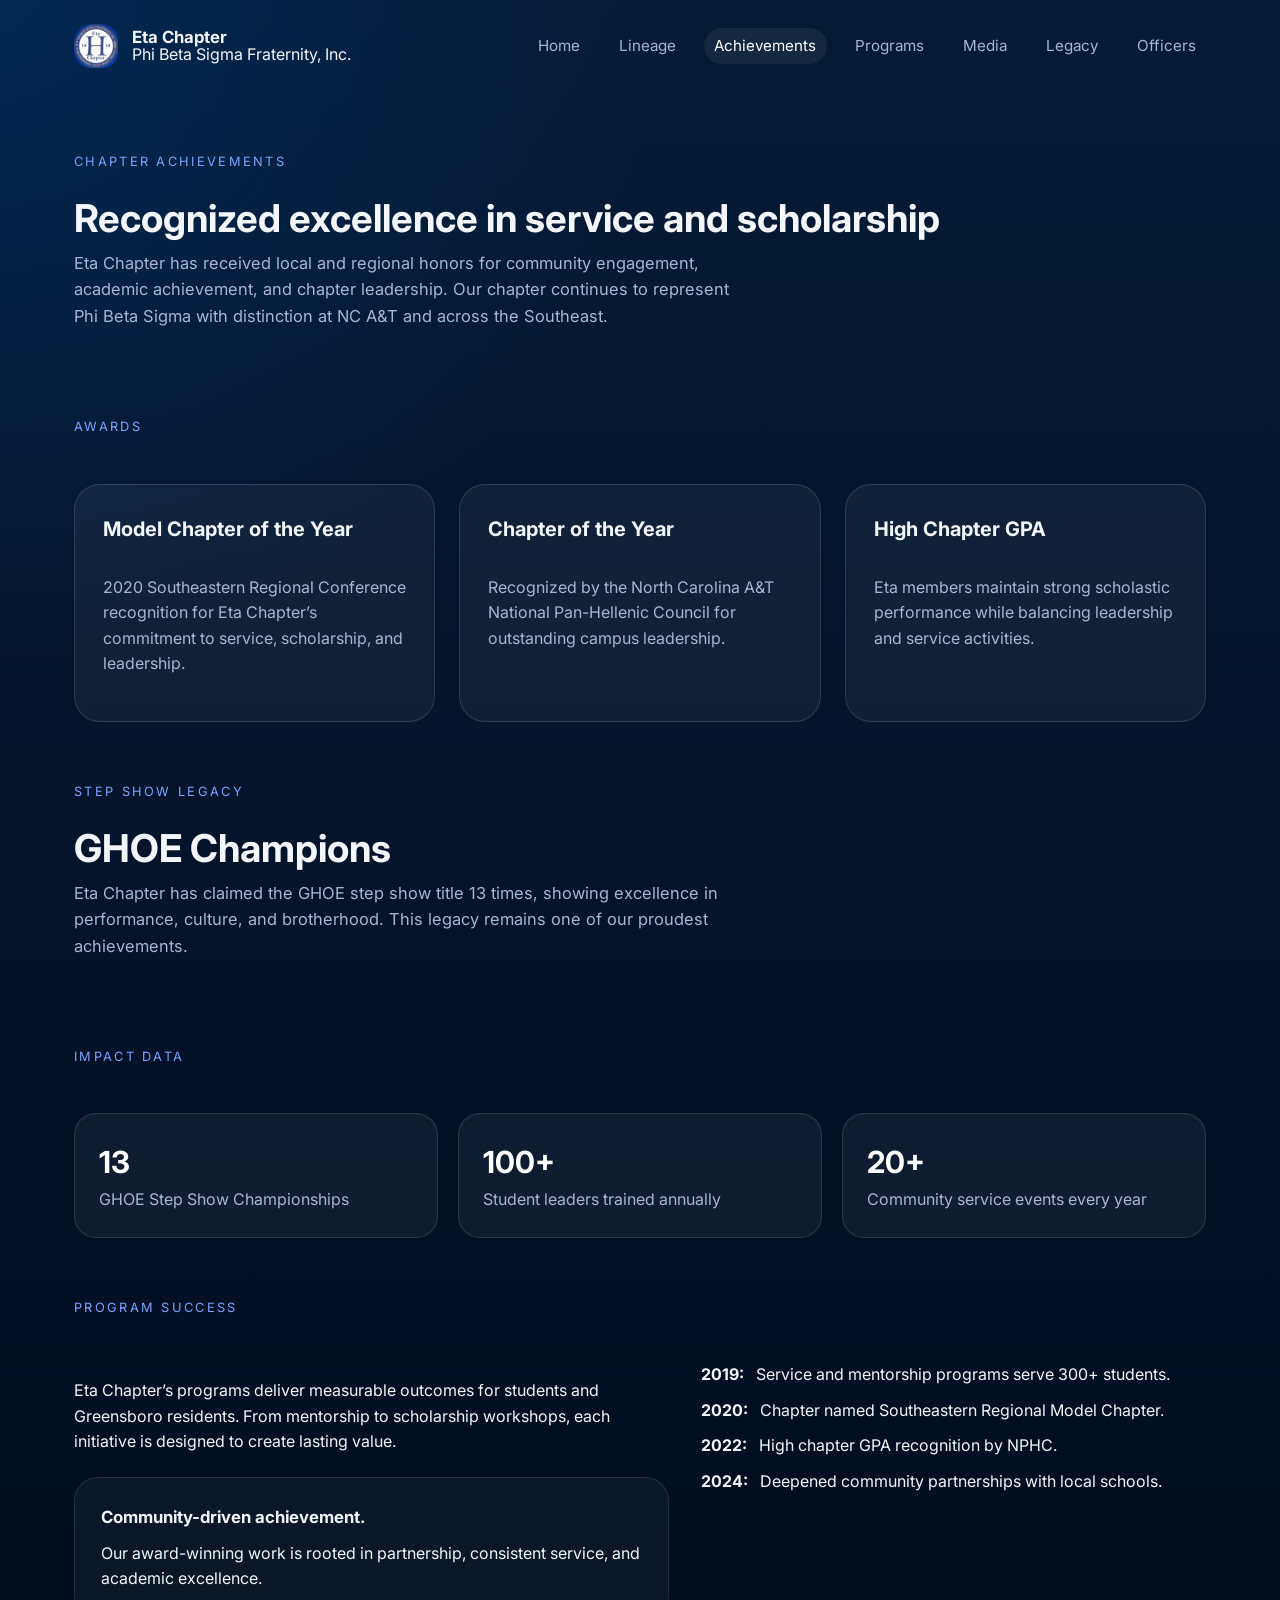
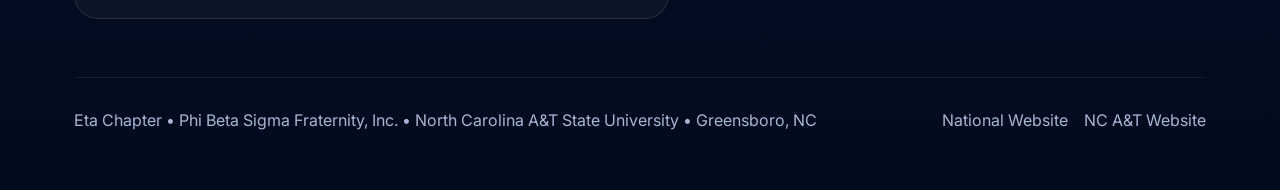
==== achievements.html @ 43d6ccbe "1st" ====
<!doctype html>
<html lang="en">
  <head>
    <meta charset="UTF-8" />
    <meta name="viewport" content="width=device-width, initial-scale=1.0" />
    <title>Achievements | Eta Chapter</title>
    <meta
      name="description"
      content="Achievements and awards for the Eta Chapter, Phi Beta Sigma Fraternity, Inc. at North Carolina A&T State University."
    />
    <link rel="preconnect" href="https://fonts.googleapis.com" />
    <link rel="preconnect" href="https://fonts.gstatic.com" crossorigin />
    <link
      href="https://fonts.googleapis.com/css2?family=Inter:wght@400;500;600;700;800&family=Montserrat:wght@600;700&display=swap"
      rel="stylesheet"
    />
    <link rel="stylesheet" href="style.css" />
    <script src="script.js" defer></script>
  </head>
  <body>
    <div class="page">
      <header>
        <nav class="navbar">
          <div class="brand">
            <div class="brand__mark"><img src="assets/eta-seal.png" alt="Eta Chapter Seal" class="brand__logo"></div>
            <div class="brand__text">
              <strong>Eta Chapter</strong>
              Phi Beta Sigma Fraternity, Inc.
            </div>
          </div>
          <div class="nav-links">
            <a href="index.html">Home</a>
            <a href="lineage.html">Lineage</a>
            <a class="active" href="achievements.html">Achievements</a>
            <a href="programs.html">Programs</a>
            <a href="media.html">Media</a>
            <a href="legacy.html">Legacy</a>
            <a href="eta-chapter-officers.html">Officers</a>
          </div>
        </nav>
      </header>

      <section class="section">
        <div class="section-title">Chapter achievements</div>
        <h1 class="section-heading">Recognized excellence in service and scholarship</h1>
        <p class="hero-copy">
          Eta Chapter has received local and regional honors for community engagement, academic achievement, and chapter leadership.
          Our chapter continues to represent Phi Beta Sigma with distinction at NC A&T and across the Southeast.
        </p>
      </section>

      <section class="section">
        <div class="section-title">Awards</div>
        <div class="card-grid">
          <div class="card">
            <h3>Model Chapter of the Year</h3>
            <p>
              2020 Southeastern Regional Conference recognition for Eta Chapter’s commitment to service, scholarship, and leadership.
            </p>
          </div>
          <div class="card">
            <h3>Chapter of the Year</h3>
            <p>
              Recognized by the North Carolina A&T National Pan-Hellenic Council for outstanding campus leadership.
            </p>
          </div>
          <div class="card">
            <h3>High Chapter GPA</h3>
            <p>
              Eta members maintain strong scholastic performance while balancing leadership and service activities.
            </p>
          </div>
        </div>
      </section>

      <section class="section">
        <div class="section-title">Step show legacy</div>
        <h2 class="section-heading">GHOE Champions</h2>
        <p class="hero-copy">
          Eta Chapter has claimed the GHOE step show title 13 times, showing excellence in performance, culture, and brotherhood.
          This legacy remains one of our proudest achievements.
        </p>
      </section>

      <section class="section">
        <div class="section-title">Impact data</div>
        <div class="stats-grid">
          <div class="stat">
            <strong>13</strong>
            <span>GHOE Step Show Championships</span>
          </div>
          <div class="stat">
            <strong>100+</strong>
            <span>Student leaders trained annually</span>
          </div>
          <div class="stat">
            <strong>20+</strong>
            <span>Community service events every year</span>
          </div>
        </div>
      </section>

      <section class="section">
        <div class="section-title">Program success</div>
        <div class="copy-grid">
          <div>
            <p>
              Eta Chapter’s programs deliver measurable outcomes for students and Greensboro residents.
              From mentorship to scholarship workshops, each initiative is designed to create lasting value.
            </p>
            <div class="callout">
              <strong>Community-driven achievement.</strong>
              Our award-winning work is rooted in partnership, consistent service, and academic excellence.
            </div>
          </div>
          <div>
            <ul class="card-list">
              <li><strong>2019:</strong> Service and mentorship programs serve 300+ students.</li>
              <li><strong>2020:</strong> Chapter named Southeastern Regional Model Chapter.</li>
              <li><strong>2022:</strong> High chapter GPA recognition by NPHC.</li>
              <li><strong>2024:</strong> Deepened community partnerships with local schools.</li>
            </ul>
          </div>
        </div>
      </section>

      <footer class="footer">
        <div>Eta Chapter • Phi Beta Sigma Fraternity, Inc. • North Carolina A&T State University • Greensboro, NC</div>
        <div class="footer-links">
          <a href="https://www.phibetasigma1914.org/">National Website</a>
          <a href="https://www.ncat.edu/">NC A&T Website</a>
        </div>
      </footer>
    </div>
  </body>
</html>
---- style.css ----
:root {
  --bg: #031a40;
  --surface: #06244f;
  --surface-2: #0a2c57;
  --text: #f3f6fb;
  --muted: #a8b6d5;
  --accent: #00308f;
  --accent-2: #72b146;
  --border: rgba(255, 255, 255, 0.1);
}

* {
  box-sizing: border-box;
}

html,
body {
  margin: 0;
  padding: 0;
  min-height: 100%;
  font-family: 'Inter', sans-serif;
  background: radial-gradient(circle at top left, rgba(0, 82, 171, 0.24), transparent 30%),
    linear-gradient(180deg, #041b36 0%, #020b1e 100%);
  color: var(--text);
}

body {
  line-height: 1.6;
}

a {
  color: inherit;
  text-decoration: none;
}

.page {
  max-width: 1180px;
  margin: 0 auto;
  padding: 0 24px 56px;
}

header {
  padding: 24px 0;
}

.navbar {
  display: flex;
  align-items: center;
  justify-content: space-between;
  flex-wrap: wrap;
  gap: 18px;
}

.brand {
  display: flex;
  align-items: center;
  gap: 14px;
}

.brand__mark {
  width: 44px;
  height: 44px;
  border-radius: 16px;
  display: grid;
  place-items: center;
  background: linear-gradient(135deg, #002c76, #0042b8);
  color: #fff;
  font-weight: 800;
  font-size: 1rem;
  letter-spacing: 0.08em;
}

/* Seal image inside the brand mark */
.brand__mark img,
.brand__logo {
  width: 100%;
  height: 100%;
  display: block;
  object-fit: contain;
  border-radius: 12px;
}

.brand__text {
  line-height: 1.1;
}

.brand__text strong {
  display: block;
  font-size: 1.05rem;
}

.nav-links {
  display: flex;
  flex-wrap: wrap;
  gap: 18px;
}

.nav-links a {
  font-size: 0.95rem;
  color: var(--muted);
  padding: 0.35rem 0.65rem;
  border-radius: 999px;
  transition: background 0.2s ease, color 0.2s ease;
}

.nav-links a:hover,
.nav-links a.active {
  color: #fff;
  background: rgba(255, 255, 255, 0.06);
}

.hero {
  display: grid;
  grid-template-columns: minmax(0, 1.1fr) minmax(320px, 0.9fr);
  gap: 36px;
  align-items: center;
  padding: 68px 0 56px;
}

.hero-title {
  margin: 0 0 20px;
  font-size: clamp(2.9rem, 5vw, 4.6rem);
  line-height: 0.95;
}

.hero-copy {
  max-width: 680px;
  color: var(--muted);
  margin: 0 0 28px;
  font-size: 1.03rem;
}

.hero-actions {
  display: flex;
  flex-wrap: wrap;
  gap: 14px;
}

.btn {
  display: inline-flex;
  align-items: center;
  justify-content: center;
  gap: 10px;
  padding: 14px 24px;
  border-radius: 999px;
  font-weight: 700;
  border: 0;
  cursor: pointer;
  transition: transform 0.2s ease, box-shadow 0.2s ease, background 0.2s ease;
}

.btn-primary {
  background: var(--accent);
  color: #fff;
  box-shadow: 0 18px 35px rgba(0, 48, 143, 0.22);
}

.btn-secondary {
  background: rgba(255, 255, 255, 0.08);
  color: var(--text);
  border: 1px solid rgba(255, 255, 255, 0.12);
}

.btn:hover {
  transform: translateY(-1px);
}

.panel {
  background: rgba(255, 255, 255, 0.05);
  border: 1px solid rgba(255, 255, 255, 0.12);
  border-radius: 35px;
  box-shadow: 0 28px 80px rgba(0, 0, 0, 0.2);
}

.panel-inner {
  position: relative;
  z-index: 1;
  padding: 36px;
}

.panel::after {
  content: '';
  position: absolute;
  inset: 0;
  background: radial-gradient(circle at top right, rgba(114, 177, 70, 0.18), transparent 30%);
  pointer-events: none;
  border-radius: 28px;
}

.section {
  padding: 56px 0 0;
}

.section-title {
  display: inline-flex;
  align-items: center;
  gap: 12px;
  text-transform: uppercase;
  letter-spacing: 0.18em;
  font-size: 0.8rem;
  color: #7ba5ff;
  margin-bottom: 16px;
}

.section-heading {
  margin: 0;
  font-size: clamp(2rem, 3vw, 3rem);
}

.copy-grid {
  display: grid;
  grid-template-columns: minmax(0, 1fr) minmax(320px, 0.85fr);
  gap: 32px;
  margin-top: 28px;
}

.card-grid {
  display: grid;
  grid-template-columns: repeat(3, minmax(0, 1fr));
  gap: 24px;
  margin-top: 30px;
}

.card {
  background: rgba(255, 255, 255, 0.05);
  border: 1px solid rgba(255, 255, 255, 0.12);
  border-radius: 26px;
  padding: 28px;
  min-height: 220px;
  display: flex;
  flex-direction: column;
  gap: 14px;
}

.card h3 {
  margin: 0;
  font-size: 1.25rem;
}

.card p,
.card li {
  color: var(--muted);
}

.card-list {
  list-style: none;
  padding: 0;
  margin: 0;
  display: grid;
  gap: 10px;
}

.card-list li {
  display: grid;
  grid-template-columns: auto 1fr;
  gap: 12px;
  align-items: start;
}

.badge-grid {
  display: grid;
  grid-template-columns: repeat(auto-fit, minmax(240px, 1fr));
  gap: 18px;
  margin-top: 28px;
}

.badge {
  display: flex;
  flex-direction: column;
  justify-content: flex-start;
  background: rgba(255, 255, 255, 0.05);
  border: 1px solid rgba(255, 255, 255, 0.12);
  border-radius: 22px;
  padding: 24px;
  min-height: 190px;
  overflow-wrap: break-word;
  word-break: break-word;
}

.badge strong {
  display: block;
  font-size: 1.18rem;
  margin-bottom: 10px;
  color: #fff;
}

.callout {
  background: rgba(255, 255, 255, 0.04);
  border: 1px solid rgba(255, 255, 255, 0.1);
  border-radius: 24px;
  padding: 26px;
  margin-top: 22px;
}

.video-links {
  display: grid;
  gap: 16px;
  margin-top: 24px;
}

.video-link {
  display: block;
  padding: 20px;
  border-radius: 20px;
  border: 1px solid rgba(255, 255, 255, 0.12);
  background: rgba(255, 255, 255, 0.05);
  color: #fff;
  transition: transform 0.2s ease, background 0.2s ease;
}

.video-link:hover {
  transform: translateY(-1px);
  background: rgba(255, 255, 255, 0.08);
}

.video-link strong {
  display: block;
  margin-bottom: 8px;
  font-size: 1.05rem;
}

.slideshow {
  display: grid;
  gap: 20px;
  margin-top: 26px;
}

.slide {
  display: none;
  background: rgba(255, 255, 255, 0.05);
  border: 1px solid rgba(255, 255, 255, 0.12);
  border-radius: 26px;
  padding: 32px;
}

.slide.active {
  display: block;
}

.slide-placeholder {
  min-height: 240px;
  display: grid;
  place-items: center;
  border: 2px dashed rgba(255, 255, 255, 0.15);
  border-radius: 20px;
  color: var(--muted);
  font-size: 1rem;
}

.slide-caption {
  margin-top: 18px;
  color: var(--muted);
}

.slideshow-controls {
  display: flex;
  flex-wrap: wrap;
  gap: 12px;
  margin-top: 18px;
}

.honor-grid {
  display: grid;
  grid-template-columns: repeat(auto-fit, minmax(260px, 1fr));
  gap: 20px;
  margin-top: 28px;
}

.honor-card {
  background: rgba(255, 255, 255, 0.05);
  border: 1px solid rgba(255, 255, 255, 0.12);
  border-radius: 24px;
  padding: 28px;
  display: flex;
  flex-direction: column;
  align-items: center;
  text-align: center;
  gap: 14px;
}

.honor-card h3 {
  margin: 0;
  font-size: 1.1rem;
  color: #fff;
}

.honor-number {
  margin: 0;
  color: var(--accent);
  font-weight: 700;
  font-size: 1rem;
}



.callout strong {
  display: block;
  font-size: 1.05rem;
  margin-bottom: 10px;
}

.stats-grid {
  display: grid;
  grid-template-columns: repeat(3, minmax(0, 1fr));
  gap: 20px;
  margin-top: 30px;
}

.stat {
  background: rgba(255, 255, 255, 0.05);
  border: 1px solid rgba(255, 255, 255, 0.12);
  border-radius: 22px;
  padding: 24px;
}

.stat strong {
  display: block;
  font-size: 1.9rem;
  color: #fff;
}

.stat span {
  color: var(--muted);
}

.footer {
  border-top: 1px solid rgba(255, 255, 255, 0.08);
  margin-top: 58px;
  padding-top: 30px;
  color: var(--muted);
  display: flex;
  flex-wrap: wrap;
  justify-content: space-between;
  gap: 18px;
}

.footer-links {
  display: flex;
  flex-wrap: wrap;
  gap: 16px;
  align-items: center;
}

.footer-links a {
  color: var(--muted);
}

.table {
  width: 100%;
  border-collapse: collapse;
  margin-top: 18px;
}

.table th,
.table td {
  padding: 14px 16px;
  text-align: left;
  border-bottom: 1px solid rgba(255, 255, 255, 0.08);
}

.table th {
  font-weight: 600;
  color: #fff;
}

.profile-grid {
  display: grid;
  grid-template-columns: repeat(3, minmax(0, 1fr));
  gap: 22px;
  margin-top: 28px;
}

.profile {
  background: rgba(255, 255, 255, 0.05);
  border: 1px solid rgba(255, 255, 255, 0.12);
  border-radius: 24px;
  padding: 24px;
  display: flex;
  flex-direction: column;
  gap: 16px;
}

.profile h3 {
  margin: 0;
  font-size: 1.2rem;
}

.profile span,
.profile p {
  color: var(--muted);
}

.profile .role {
  font-weight: 700;
}

.calendar-panel {
  display: grid;
  grid-template-columns: 1.1fr 0.9fr;
  gap: 24px;
  margin-top: 32px;
}

.calendar-card {
  background: rgba(255, 255, 255, 0.05);
  border: 1px solid rgba(255, 255, 255, 0.12);
  border-radius: 28px;
  padding: 26px;
}

.calendar-header {
  display: flex;
  align-items: center;
  justify-content: space-between;
  gap: 16px;
  margin-bottom: 18px;
}

.calendar-title {
  font-size: 1.05rem;
  font-weight: 700;
}

.calendar-nav {
  display: flex;
  gap: 10px;
}

.calendar-nav button {
  border: none;
  padding: 10px 14px;
  border-radius: 999px;
  background: rgba(255, 255, 255, 0.08);
  color: var(--text);
  cursor: pointer;
  transition: background 0.2s ease;
}

.calendar-nav button:hover {
  background: rgba(255, 255, 255, 0.14);
}

.calendar-grid {
  display: grid;
  grid-template-columns: repeat(7, 1fr);
  gap: 8px;
  margin-top: 10px;
}

.calendar-grid span,
.calendar-grid button {
  display: grid;
  place-items: center;
  height: 50px;
  border-radius: 16px;
}

.day-button {
  background: transparent;
  border: none;
  color: var(--text);
  cursor: pointer;
  transition: background 0.2s ease;
}

.day-button:hover {
  background: rgba(255, 255, 255, 0.1);
}

.day-button.active {
  background: var(--accent);
  color: #fff;
}

.day-button.event {
  background: rgba(112, 177, 70, 0.16);
  border: 1px solid rgba(112, 177, 70, 0.28);
}

.event-list {
  margin-top: 22px;
  display: grid;
  gap: 18px;
}

.event-card {
  background: rgba(255, 255, 255, 0.05);
  border: 1px solid rgba(255, 255, 255, 0.12);
  border-radius: 22px;
  padding: 20px;
}

.event-card h4 {
  margin: 0 0 10px;
  font-size: 1rem;
}

.event-card p,
.event-card span {
  margin: 0;
  color: var(--muted);
}

.hero-image {
  width: 100%;
  height: 100%;
  min-height: 420px;
  object-fit: cover;
  border-radius: 22px;
}

@media (max-width: 980px) {
  .hero,
  .calendar-panel,
  .copy-grid,
  .card-grid,
  .stats-grid,
  .profile-grid,
  .badge-grid {
    grid-template-columns: 1fr;
  }
}

@media (max-width: 640px) {
  .page {
    padding: 0 18px 50px;
  }

  .hero {
    padding-top: 44px;
  }

  .navbar {
    justify-content: center;
  }

  .nav-links {
    justify-content: center;
    width: 100%;
  }
}
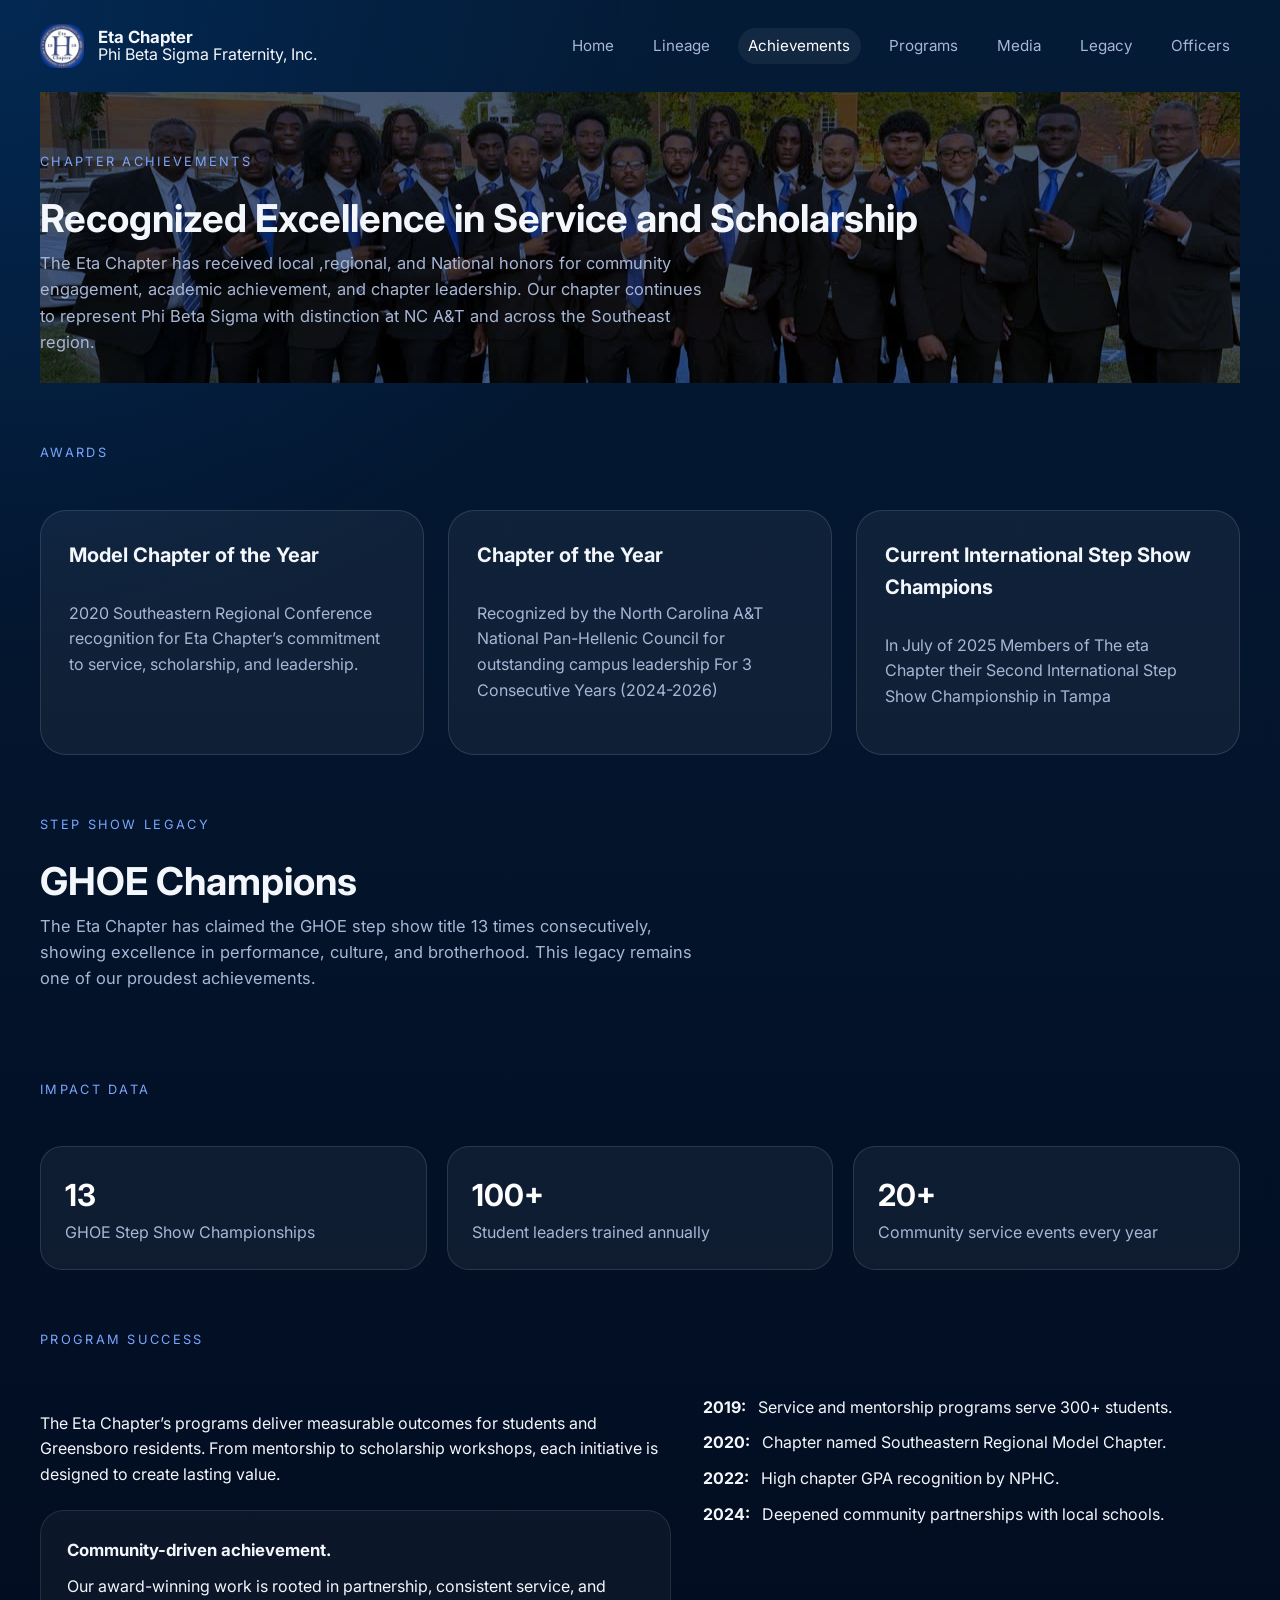
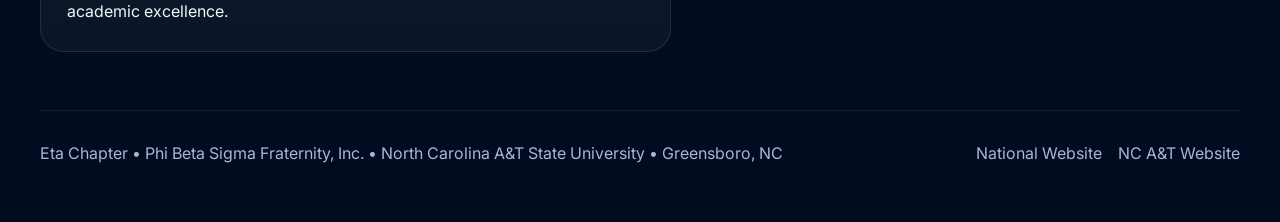
==== commit 3df4742e: "media fixes" ====
--- a/achievements.html
+++ b/achievements.html
@@ -40,12 +40,12 @@
         </nav>
       </header>
 
-      <section class="section">
+      <section class="section section--achievements">
         <div class="section-title">Chapter achievements</div>
-        <h1 class="section-heading">Recognized excellence in service and scholarship</h1>
+        <h1 class="section-heading">Recognized Excellence in Service and Scholarship</h1>
         <p class="hero-copy">
-          Eta Chapter has received local and regional honors for community engagement, academic achievement, and chapter leadership.
-          Our chapter continues to represent Phi Beta Sigma with distinction at NC A&T and across the Southeast.
+           The Eta Chapter has received local ,regional, and National honors for community engagement, academic achievement, and chapter leadership.
+          Our chapter continues to represent Phi Beta Sigma with distinction at NC A&T and across the Southeast region.
         </p>
       </section>
 
@@ -61,13 +61,13 @@
           <div class="card">
             <h3>Chapter of the Year</h3>
             <p>
-              Recognized by the North Carolina A&T National Pan-Hellenic Council for outstanding campus leadership.
+              Recognized by the North Carolina A&T National Pan-Hellenic Council for outstanding campus leadership For 3 Consecutive Years (2024-2026)
             </p>
           </div>
           <div class="card">
-            <h3>High Chapter GPA</h3>
+            <h3>Current International Step Show Champions</h3>
             <p>
-              Eta members maintain strong scholastic performance while balancing leadership and service activities.
+              In July of 2025 Members of The eta Chapter their Second International Step Show Championship in Tampa
             </p>
           </div>
         </div>
@@ -77,7 +77,7 @@
         <div class="section-title">Step show legacy</div>
         <h2 class="section-heading">GHOE Champions</h2>
         <p class="hero-copy">
-          Eta Chapter has claimed the GHOE step show title 13 times, showing excellence in performance, culture, and brotherhood.
+           The Eta Chapter has claimed the GHOE step show title 13 times consecutively, showing excellence in performance, culture, and brotherhood.
           This legacy remains one of our proudest achievements.
         </p>
       </section>
@@ -105,7 +105,7 @@
         <div class="copy-grid">
           <div>
             <p>
-              Eta Chapter’s programs deliver measurable outcomes for students and Greensboro residents.
+               The Eta Chapter’s programs deliver measurable outcomes for students and Greensboro residents.
               From mentorship to scholarship workshops, each initiative is designed to create lasting value.
             </p>
             <div class="callout">
--- a/style.css
+++ b/style.css
@@ -34,9 +34,9 @@
 }
 
 .page {
-  max-width: 1180px;
-  margin: 0 auto;
-  padding: 0 24px 56px;
+  width: 100%;
+  max-width: none;
+  padding: 0 40px 56px;
 }
 
 header {
@@ -121,7 +121,10 @@
   margin: 0 0 20px;
   font-size: clamp(2.9rem, 5vw, 4.6rem);
   line-height: 0.95;
-}
+  grid-column: 1 / -1;
+}
+
+
 
 .hero-copy {
   max-width: 680px;
@@ -134,6 +137,11 @@
   display: flex;
   flex-wrap: wrap;
   gap: 14px;
+}
+
+.media-page .hero {
+  display: block;
+  width: 100%;
 }
 
 .btn {
@@ -191,6 +199,30 @@
   padding: 56px 0 0;
 }
 
+.section--achievements {
+  position: relative;
+  overflow: hidden;
+  background-image: url("assets/Achevements-Background.JPG");
+  background-size: cover;
+  background-position: center;
+  background-repeat: no-repeat;
+  background-color: rgba(3, 26, 64, 0.65);
+  background-blend-mode: overlay;
+}
+
+.section--achievements::before {
+  content: '';
+  position: absolute;
+  inset: 0;
+  background: rgba(0, 0, 0, 0.22);
+  pointer-events: none;
+}
+
+.section--achievements > * {
+  position: relative;
+  z-index: 1;
+}
+
 .section-title {
   display: inline-flex;
   align-items: center;
@@ -292,6 +324,61 @@
   margin-top: 22px;
 }
 
+.video-player-section {
+  display: grid;
+  grid-template-columns: 1fr 320px;
+  gap: 60px;
+  width: 100%;
+}
+
+.video-container {
+  position: relative;
+  width: 100%;
+  padding-bottom: 56.25%;
+  height: 0;
+  overflow: hidden;
+  border-radius: 26px;
+  border: 1px solid rgba(255, 255, 255, 0.12);
+  background: #000;
+  min-height: 520px;
+}
+
+.video-container iframe {
+  position: absolute;
+  top: 0;
+  left: 0;
+  width: 100%;
+  height: 100%;
+  border: none;
+}
+
+.instagram-panel .panel-inner {
+  display: flex;
+  flex-direction: column;
+  align-items: flex-start;
+  gap: 24px;
+}
+
+.instagram-panel {
+  max-width: 340px;
+  height: fit-content;
+}
+
+.instagram-panel .video-link {
+  width: 100%;
+  text-align: center;
+}
+
+.instagram-panel h3 {
+  margin-bottom: 8px;
+}
+
+.instagram-panel p {
+  margin: 0;
+}
+
+
+
 .video-links {
   display: grid;
   gap: 16px;
@@ -616,7 +703,8 @@
   .card-grid,
   .stats-grid,
   .profile-grid,
-  .badge-grid {
+  .badge-grid,
+  .video-player-section {
     grid-template-columns: 1fr;
   }
 }
